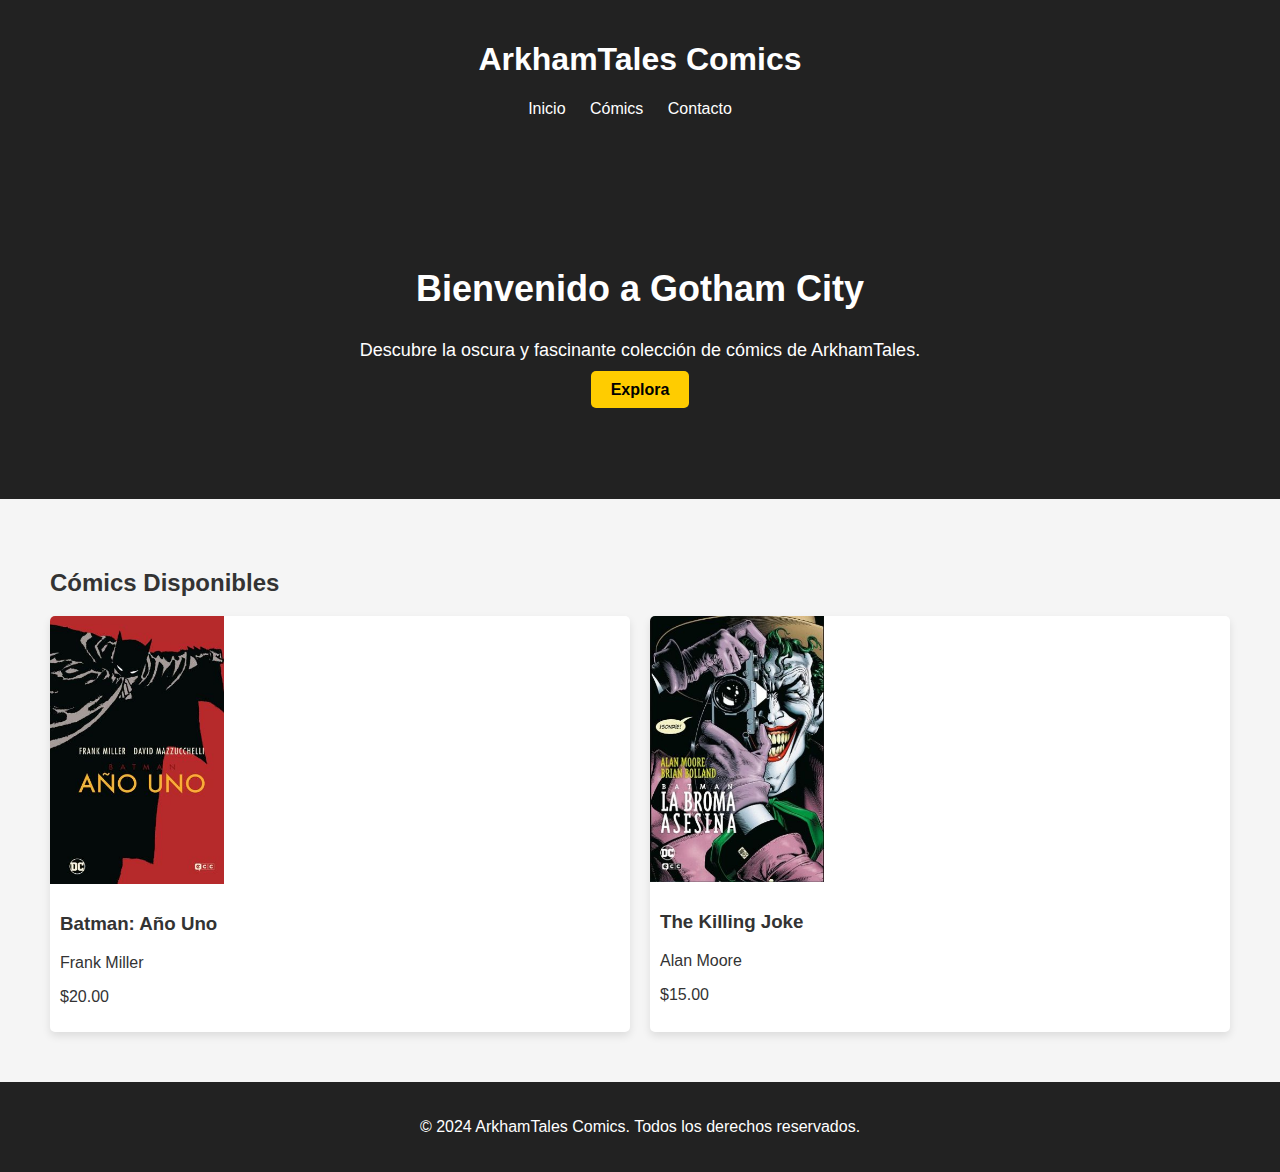
==== index.html @ 80eb5a90 "pagina 1 y 2" ====
<!DOCTYPE html>
<html lang="en">
<head>
    <meta charset="UTF-8">
    <meta name="viewport" content="width=device-width, initial-scale=1.0">
    <title>ArkhamTales Comics</title>
    <link rel="stylesheet" href="./css/style.css">
</head>
<body>
    <header>
        <h1>ArkhamTales Comics</h1>
        <nav>
            <ul>
                <li><a href="#">Inicio</a></li>
                <li><a href="#">Cómics</a></li>
                <li><a href="#">Contacto</a></li>
            </ul>
        </nav>
    </header>

    <section class="banner">
        <h2>Bienvenido a Gotham City</h2>
        <p>Descubre la oscura y fascinante colección de cómics de ArkhamTales.</p>
        <a href="./pag2.html" class="btn">Explora</a>
    </section>

    <section class="comics">
        <h2>Cómics Disponibles</h2>
        <div class="comic-grid">
            <div class="comic-card">
                <img src="./img/batman1.jpg" alt="Batman: Año Uno">
                <div class="comic-details">
                    <h3>Batman: Año Uno</h3>
                    <p>Frank Miller</p>
                    <p>$20.00</p>
                </div>
            </div>
            <div class="comic-card">
                <img src="./img/la-broma-asesina.jpg" alt="The Killing Joke">
                <div class="comic-details">
                    <h3>The Killing Joke</h3>
                    <p>Alan Moore</p>
                    <p>$15.00</p>
                </div>
            </div>
        </div>
    </section>

    <footer>
        <p>&copy; 2024 ArkhamTales Comics. Todos los derechos reservados.</p>
    </footer>
</body>
</html>
---- css/style.css ----
body {
    font-family: Arial, sans-serif;
    margin: 0;
    padding: 0;
    background-color: #f5f5f5;
    color: #333333;
}

header {
    background-color: #222222;
    color: #ffffff;
    padding: 20px;
    text-align: center;
}

nav ul {
    list-style-type: none;
    margin: 0;
    padding: 0;
}

nav ul li {
    display: inline;
    margin-right: 20px;
}

nav ul li a {
    color: #ffffff;
    text-decoration: none;
    transition: color 0.3s ease;
}

nav ul li a:hover {
    color: #ffcc00;
}

.banner {
    background-color: #222222;
    color: #ffffff;
    text-align: center;
    padding: 100px 0;
}

.banner h2 {
    font-size: 36px;
    transition: transform 0.3s ease;
}

.banner h2:hover {
    transform: scale(1.1);
}

.banner p {
    font-size: 18px;
    margin-bottom: 20px;
}

.btn {
    background-color: #ffcc00;
    color: #000000;
    padding: 10px 20px;
    border-radius: 5px;
    text-decoration: none;
    font-weight: bold;
    transition: background-color 0.3s ease, color 0.3s ease;
}

.btn:hover {
    background-color: #000000;
    color: #ffffff;
}

.comics {
    padding: 50px;
}

.comic-grid {
    display: grid;
    grid-template-columns: repeat(auto-fit, minmax(250px, 1fr));
    grid-gap: 20px;
}

.comic-card {
    background-color: #ffffff;
    border-radius: 5px;
    box-shadow: 0 4px 8px rgba(0, 0, 0, 0.1);
    overflow: hidden;
    transition: box-shadow 0.3s ease;
}

.comic-card img {
    width: 30%;
    height: auto;
    display: block;
}

.comic-details {
    padding: 10px;
}

footer {
    background-color: #222222;
    color: #ffffff;
    text-align: center;
    padding: 20px;
}
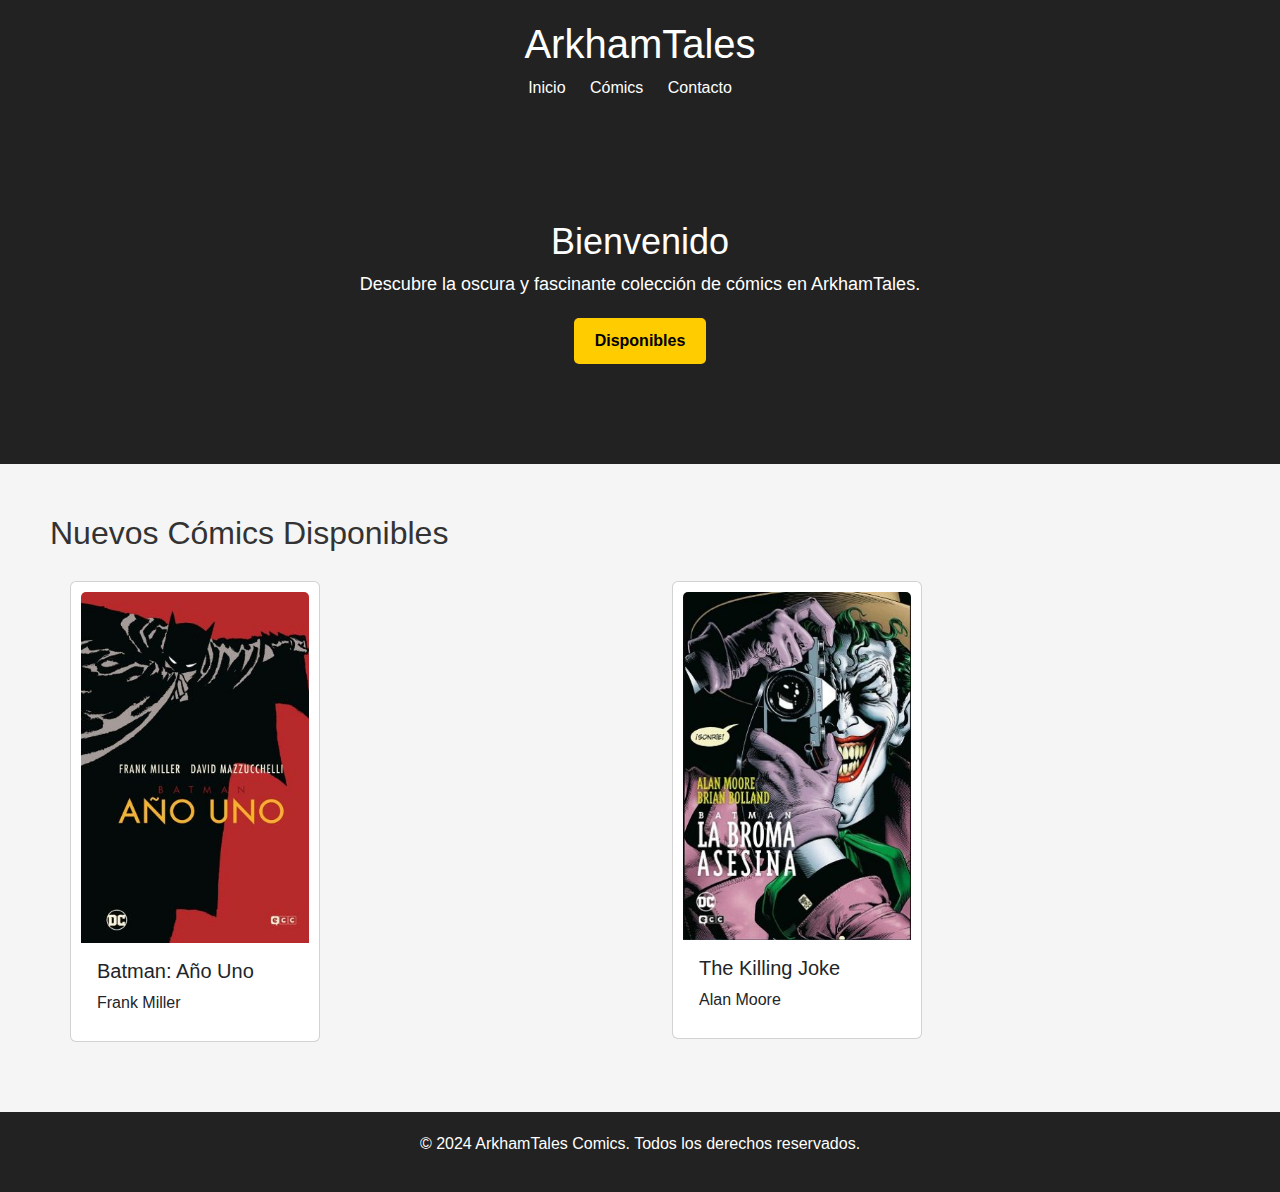
==== commit 21102360: "librerias" ====
--- a/index.html
+++ b/index.html
@@ -3,44 +3,47 @@
 <head>
     <meta charset="UTF-8">
     <meta name="viewport" content="width=device-width, initial-scale=1.0">
-    <title>ArkhamTales Comics</title>
+    <title>ArkhamTales</title>
+    <link href="https://cdn.jsdelivr.net/npm/bootstrap@5.3.3/dist/css/bootstrap.min.css" rel="stylesheet" integrity="sha384-QWTKZyjpPEjISv5WaRU9OFeRpok6YctnYmDr5pNlyT2bRjXh0JMhjY6hW+ALEwIH" crossorigin="anonymous">
     <link rel="stylesheet" href="./css/style.css">
 </head>
 <body>
     <header>
-        <h1>ArkhamTales Comics</h1>
+        <h1>ArkhamTales</h1>
         <nav>
             <ul>
-                <li><a href="#">Inicio</a></li>
-                <li><a href="#">Cómics</a></li>
-                <li><a href="#">Contacto</a></li>
+                <li><a href="./index.html">Inicio</a></li>
+                <li><a href="./pag2.html">Cómics</a></li>
+                <li><a href="./pag3.html">Contacto</a></li>
             </ul>
         </nav>
     </header>
-
+    
     <section class="banner">
-        <h2>Bienvenido a Gotham City</h2>
-        <p>Descubre la oscura y fascinante colección de cómics de ArkhamTales.</p>
-        <a href="./pag2.html" class="btn">Explora</a>
+        <h2>Bienvenido</h2>
+        <p>Descubre la oscura y fascinante colección de cómics en ArkhamTales.</p>
+        <a href="./pag2.html" class="btn">Disponibles</a>
     </section>
 
     <section class="comics">
-        <h2>Cómics Disponibles</h2>
-        <div class="comic-grid">
-            <div class="comic-card">
-                <img src="./img/batman1.jpg" alt="Batman: Año Uno">
-                <div class="comic-details">
-                    <h3>Batman: Año Uno</h3>
-                    <p>Frank Miller</p>
-                    <p>$20.00</p>
+        <h2>Nuevos Cómics Disponibles</h2>
+        <div class="row">
+            <div class="col">
+                <div class="card animacion">
+                    <img src="./img/batman1.jpg" class="card-img-top" alt="Batman: Año Uno">
+                    <div class="card-body">
+                        <h5 class="card-title">Batman: Año Uno</h5>
+                        <p class="card-text">Frank Miller</p>
+                    </div>
                 </div>
             </div>
-            <div class="comic-card">
-                <img src="./img/la-broma-asesina.jpg" alt="The Killing Joke">
-                <div class="comic-details">
-                    <h3>The Killing Joke</h3>
-                    <p>Alan Moore</p>
-                    <p>$15.00</p>
+            <div class="col">
+                <div class="card animacion">
+                    <img src="./img/la-broma-asesina.jpg" class="card-img-top" alt="The Killing Joke">
+                    <div class="card-body">
+                        <h5 class="card-title">The Killing Joke</h5>
+                        <p class="card-text">Alan Moore</p>
+                    </div>
                 </div>
             </div>
         </div>
@@ -49,5 +52,6 @@
     <footer>
         <p>&copy; 2024 ArkhamTales Comics. Todos los derechos reservados.</p>
     </footer>
+    <script src="https://cdn.jsdelivr.net/npm/bootstrap@5.3.3/dist/js/bootstrap.bundle.min.js" integrity="sha384-YvpcrYf0tY3lHB60NNkmXc5s9fDVZLESaAA55NDzOxhy9GkcIdslK1eN7N6jIeHz" crossorigin="anonymous"></script>
 </body>
 </html>
--- a/css/style.css
+++ b/css/style.css
@@ -89,7 +89,7 @@
 }
 
 .comic-card img {
-    width: 30%;
+    width: 20%;
     height: auto;
     display: block;
 }
@@ -97,7 +97,18 @@
 .comic-details {
     padding: 10px;
 }
+.card {
+    width: 250px;
+    margin: 20px;
+    padding: 10px;
+}
+.animacion {
+    transition: transform 0.3s ease; 
+}
 
+.animacion:hover {
+    transform: scale(1.1); 
+}
 footer {
     background-color: #222222;
     color: #ffffff;
